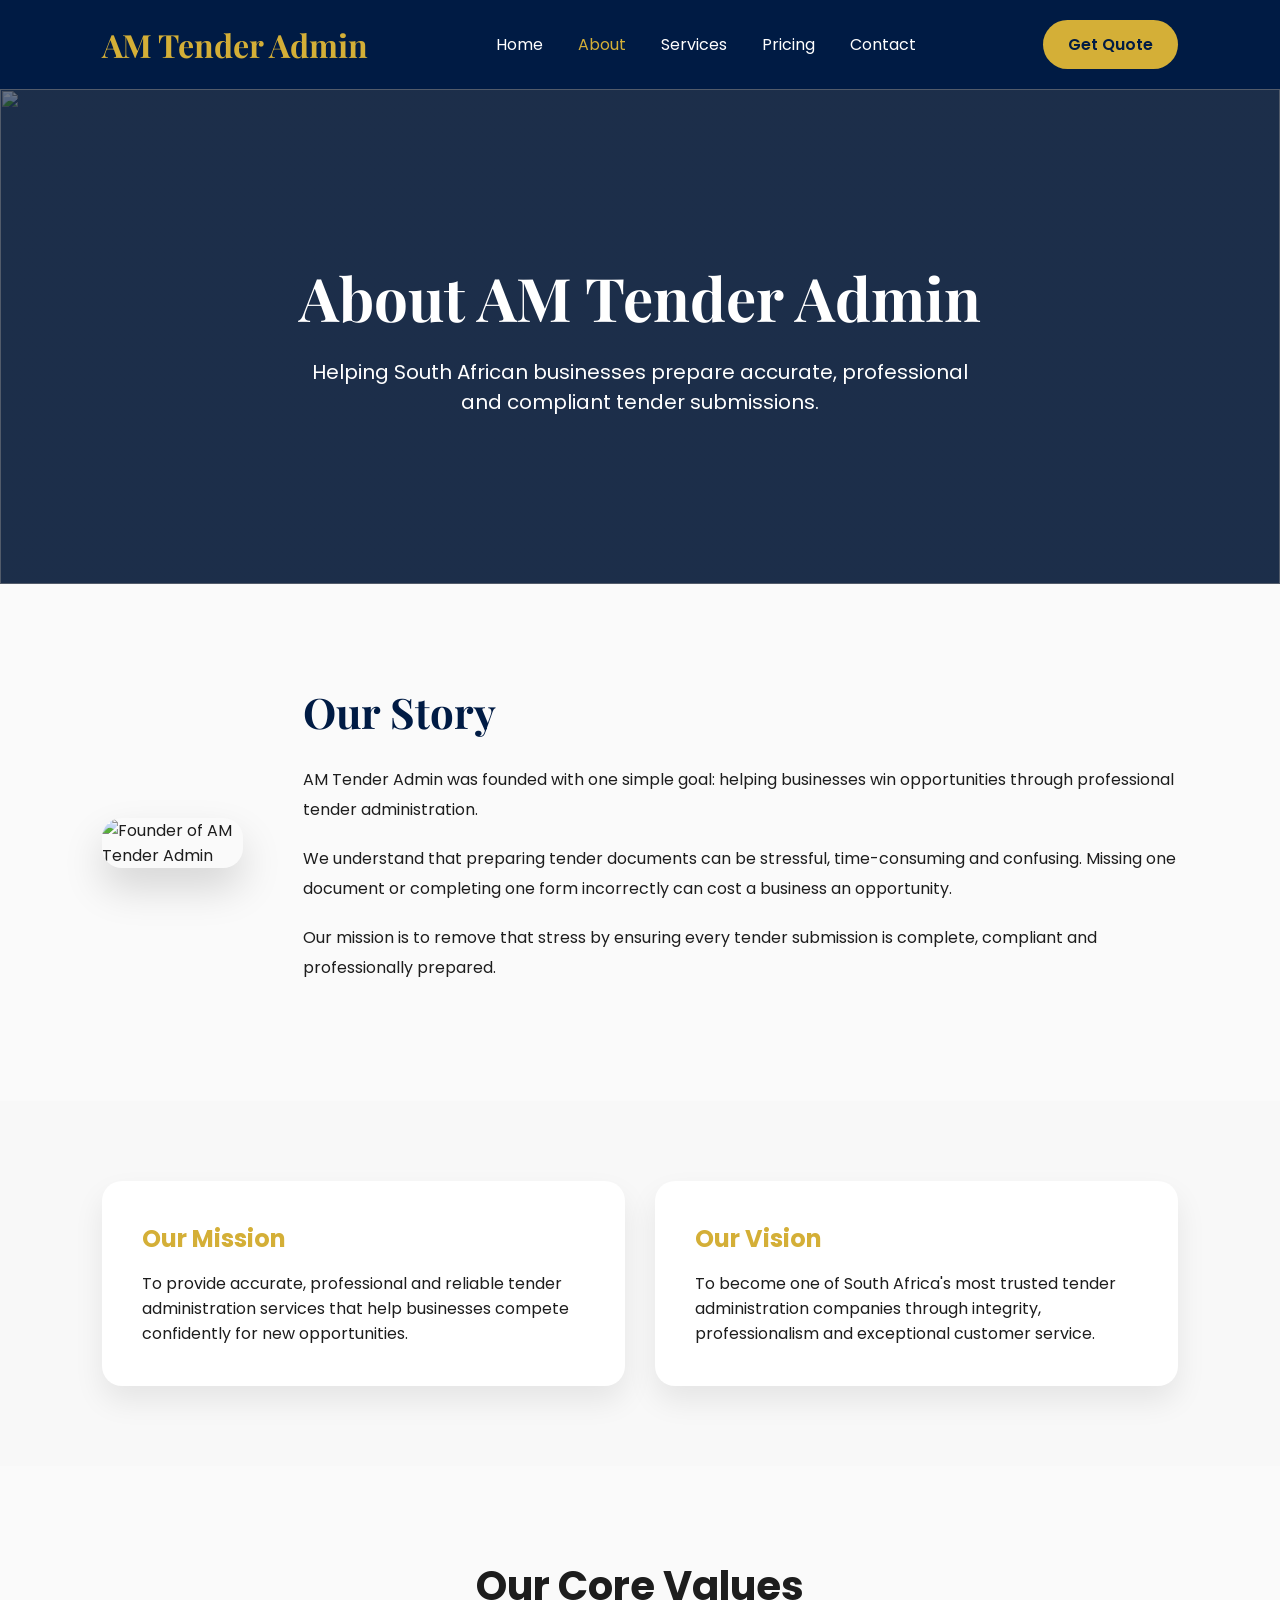
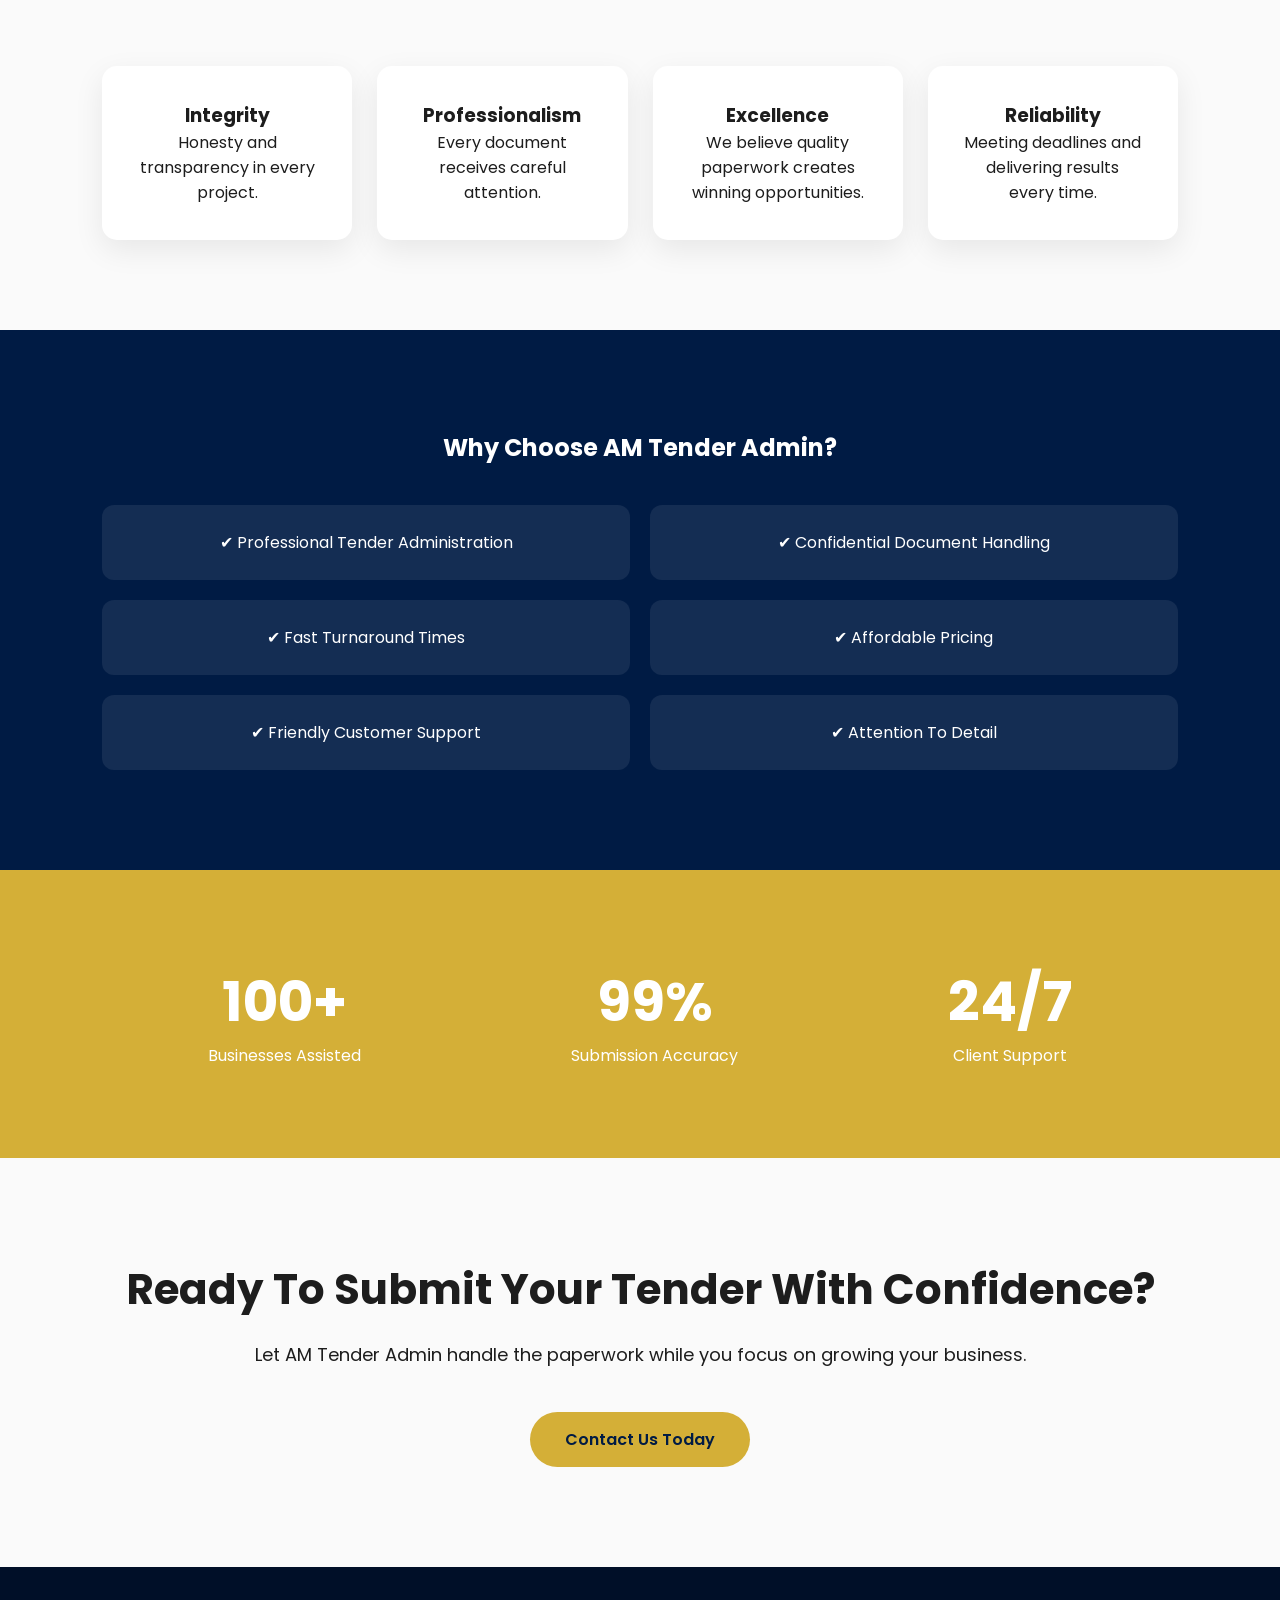
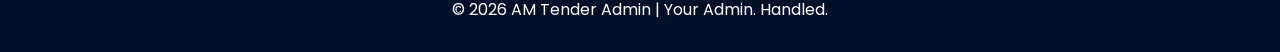
==== about.html @ d0fb3571 "Rename About.html to about.html" ====
<!DOCTYPE html>
<html lang="en">

<head>

    <meta charset="UTF-8">
    <meta name="viewport" content="width=device-width, initial-scale=1.0">

    <title>About Us | AM Tender Admin</title>

    <meta name="description" content="Meet AM Tender Admin: confidential, accurate and reliable tender administration helping South African businesses submit compliant tenders.">
    <meta property="og:title" content="AM Tender Admin">
    <meta property="og:description" content="Meet AM Tender Admin: confidential, accurate and reliable tender administration helping South African businesses submit compliant tenders.">
    <meta property="og:type" content="website">
    <link rel="icon" href="data:image/svg+xml,%3Csvg xmlns=%27http://www.w3.org/2000/svg%27 viewBox=%270 0 64 64%27%3E%3Crect width=%2764%27 height=%2764%27 rx=%2712%27 fill=%27%2305142d%27/%3E%3Ctext x=%2732%27 y=%2742%27 font-size=%2726%27 font-family=%27Arial%27 font-weight=%27700%27 fill=%27white%27 text-anchor=%27middle%27%3EAM%3C/text%3E%3C/svg%3E">
    <link rel="preconnect" href="https://fonts.googleapis.com">
    <link rel="preconnect" href="https://fonts.gstatic.com" crossorigin>
    <link rel="stylesheet" href="css/style.css">
    <link rel="stylesheet" href="css/improvements.css">

    <link href="https://fonts.googleapis.com/css2?family=Playfair+Display:wght@600;700&family=Poppins:wght@300;400;500;600&display=swap" rel="stylesheet">

    <style>
        .about-hero {
            position: relative;
            overflow: hidden;
            isolation: isolate;
        }

        .about-slideshow {
            position: absolute;
            inset: 0;
            z-index: -2;
            overflow: hidden;
        }

            .about-slideshow img {
                position: absolute;
                inset: 0;
                width: 100%;
                height: 100%;
                object-fit: cover;
                object-position: center;
                opacity: 0;
                transition: opacity 1s ease-in-out;
            }

                .about-slideshow img.active {
                    opacity: 1;
                }

        .about-hero::before {
            content: "";
            position: absolute;
            inset: 0;
            z-index: -1;
            background: rgba(5, 20, 45, 0.58);
            pointer-events: none;
        }

        .about-hero .hero-overlay {
            position: relative;
            z-index: 1;
        }

        @media (prefers-reduced-motion: reduce) {
            .about-slideshow img {
                transition: none;
            }
        }
    </style>

</head>

<body>

    <a class="skip-link" href="#main">Skip to content</a>
    <!-- ================= NAVIGATION ================= -->

    <header>

        <nav aria-label="Main navigation">

            <h2 class="logo">AM Tender Admin</h2>

            <ul>

                <li><a href="index.html">Home</a></li>

                <li><a href="about.html" class="active" aria-current="page">About</a></li>

                <li><a href="services.html">Services</a></li>

                <li><a href="pricing.html">Pricing</a></li>

                <li><a href="contact.html">Contact</a></li>

            </ul>

            <a href="contact.html" class="btn">Get Quote</a>

        </nav>

    </header>
    <main id="main">

        <!-- ================= HERO ================= -->

        <section class="about-hero">

            <div class="about-slideshow" aria-label="Tender administration image slideshow">

                <img src="photos/image%208.jpeg" alt="" class="active" aria-current="page">
                <img src="photos/image%209.jpeg" alt="" loading="lazy" decoding="async">
                <img src="photos/image%2010.jpeg" alt="" loading="lazy" decoding="async">
                <img src="photos/image%2011.jpeg" alt="" loading="lazy" decoding="async">
                <img src="photos/image%204.jpeg" alt="" loading="lazy" decoding="async">
                <img src="photos/image%206.jpeg" alt="" loading="lazy" decoding="async">
                <img src="photos/image%207%281%29.jpeg" alt="" loading="lazy" decoding="async">

            </div>

            <div class="hero-overlay">

                <h1>About AM Tender Admin</h1>

                <p>
                    Helping South African businesses prepare accurate,
                    professional and compliant tender submissions.
                </p>

            </div>

        </section>

        <!-- ================= OUR STORY ================= -->

        <section class="about-section">

            <div class="about-image">

                <img src="photos/Meet%20the%20founder.jpeg" alt="Founder of AM Tender Admin" loading="lazy" decoding="async">

            </div>

            <div class="about-content">

                <h2>Our Story</h2>

                <p>

                    AM Tender Admin was founded with one simple goal:
                    helping businesses win opportunities through
                    professional tender administration.

                </p>

                <p>

                    We understand that preparing tender documents can
                    be stressful, time-consuming and confusing.
                    Missing one document or completing one form
                    incorrectly can cost a business an opportunity.

                </p>

                <p>

                    Our mission is to remove that stress by ensuring
                    every tender submission is complete, compliant and
                    professionally prepared.

                </p>

            </div>

        </section>

        <!-- ================= MISSION ================= -->

        <section class="mission-section">

            <div class="mission-card">

                <h2>Our Mission</h2>

                <p>

                    To provide accurate, professional and reliable
                    tender administration services that help businesses
                    compete confidently for new opportunities.

                </p>

            </div>

            <div class="mission-card">

                <h2>Our Vision</h2>

                <p>

                    To become one of South Africa's most trusted tender
                    administration companies through integrity,
                    professionalism and exceptional customer service.

                </p>

            </div>

        </section>

        <!-- ================= VALUES ================= -->

        <section class="values">

            <h2>Our Core Values</h2>

            <div class="value-grid">

                <div class="value-box">

                    <h3>Integrity</h3>

                    <p>

                        Honesty and transparency in every project.

                    </p>

                </div>

                <div class="value-box">

                    <h3>Professionalism</h3>

                    <p>

                        Every document receives careful attention.

                    </p>

                </div>

                <div class="value-box">

                    <h3>Excellence</h3>

                    <p>

                        We believe quality paperwork creates winning opportunities.

                    </p>

                </div>

                <div class="value-box">

                    <h3>Reliability</h3>

                    <p>

                        Meeting deadlines and delivering results every time.

                    </p>

                </div>

            </div>

        </section>

        <!-- ================= WHY US ================= -->

        <section class="why-us">

            <h2>Why Choose AM Tender Admin?</h2>

            <div class="reasons">

                <div class="reason">

                    ✔ Professional Tender Administration

                </div>

                <div class="reason">

                    ✔ Confidential Document Handling

                </div>

                <div class="reason">

                    ✔ Fast Turnaround Times

                </div>

                <div class="reason">

                    ✔ Affordable Pricing

                </div>

                <div class="reason">

                    ✔ Friendly Customer Support

                </div>

                <div class="reason">

                    ✔ Attention To Detail

                </div>

            </div>

        </section>

        <!-- ================= STATS ================= -->

        <section class="stats">

            <div class="stat">

                <h2>100+</h2>

                <p>Businesses Assisted</p>

            </div>

            <div class="stat">

                <h2>99%</h2>

                <p>Submission Accuracy</p>

            </div>

            <div class="stat">

                <h2>24/7</h2>

                <p>Client Support</p>

            </div>

        </section>

        <!-- ================= CTA ================= -->

        <section class="about-cta">

            <h2>

                Ready To Submit Your Tender With Confidence?

            </h2>

            <p>

                Let AM Tender Admin handle the paperwork while
                you focus on growing your business.

            </p>

            <a href="contact.html" class="primary-btn">

                Contact Us Today

            </a>

        </section>

        <!-- ================= FOOTER ================= -->

    </main>
    <footer>

        <p>

            © 2026 AM Tender Admin | Your Admin. Handled.

        </p>

    </footer>

    <script src="js/script.js"></script>

    <script>
        document.querySelectorAll(".about-slideshow").forEach(function (slideshow) {
            const slides = slideshow.querySelectorAll("img");
            let currentSlide = 0;

            if (slides.length > 1) {
                setInterval(function () {
                    slides[currentSlide].classList.remove("active");

                    currentSlide = (currentSlide + 1) % slides.length;

                    slides[currentSlide].classList.add("active");
                }, 4000);
            }
        });
    </script>

</body>
</html>
---- css/style.css ----
*{
    margin:0;
    padding:0;
    box-sizing:border-box;
}

body{

    font-family:Poppins,sans-serif;
    background:#fafafa;
    color:#1d1d1d;

}

header{

    background:#001B44;
    padding:20px 8%;

}

nav{

display:flex;
justify-content:space-between;
align-items:center;

}

.logo{

font-family:"Playfair Display",serif;
color:#D4AF37;
font-size:32px;

}

nav ul{

display:flex;
gap:35px;
list-style:none;

}

nav a{

text-decoration:none;
color:white;

}

.btn{

background:#D4AF37;
padding:12px 25px;
border-radius:30px;
color:white;

}

.hero{

display:flex;
align-items:center;
justify-content:space-between;

padding:80px 8%;

}

.hero-text{

width:50%;

}

.hero h1{

font-size:60px;
font-family:"Playfair Display",serif;
margin-bottom:20px;

}

.hero span{

color:#D4AF37;

}

.hero p{

font-size:18px;
margin-bottom:35px;

}

.hero-image{

width:45%;

}

.hero-image img{

width:100%;
border-radius:20px;

}

.buttons{

display:flex;
gap:20px;

}

.primary-btn{

background:#D4AF37;
padding:15px 35px;
text-decoration:none;
border-radius:30px;
color:white;

}

.secondary-btn{

background:#001B44;
padding:15px 35px;
text-decoration:none;
border-radius:30px;
color:white;

}

.services{

padding:80px 8%;

}

.services h2{

text-align:center;
font-size:40px;
margin-bottom:50px;
font-family:"Playfair Display",serif;

}

.cards{

display:grid;
grid-template-columns:repeat(4,1fr);
gap:25px;

}

.card{

background:white;
padding:35px;
border-radius:15px;
box-shadow:0 10px 30px rgba(0,0,0,.08);
transition:.3s;

}

.card:hover{

transform:translateY(-10px);

}

.about{

display:flex;
padding:80px 8%;
align-items:center;
gap:60px;

}

.about-image img{

width:350px;
border-radius:20px;

}

.about-text h2{

font-size:40px;
margin-bottom:20px;
font-family:"Playfair Display",serif;

}

.cta{

background:#001B44;
color:white;
text-align:center;
padding:80px;

}

footer{

background:#000f28;
color:white;
text-align:center;
padding:30px;

}





/* Floating AM Logo */

#cursor-logo{

    position: fixed;

    left: 0;
    top: 0;

    transform: translate(-50%, -50%);

    font-family: "Playfair Display", serif;

    font-size: 55px;

    font-weight: bold;

    color: rgba(212,175,55,0.08);

    pointer-events: none;

    opacity: 0;

    transition: opacity .3s ease;

    z-index: 9999;

    user-select: none;

    letter-spacing: 2px;

}








/*for about page*/
/* ================= ABOUT HERO ================= */

.about-hero{

    height:55vh;

    background:linear-gradient(rgba(0,27,68,.75),rgba(0,27,68,.75)),
    url("../images/hero.jpg") center/cover;

    display:flex;

    justify-content:center;

    align-items:center;

    text-align:center;

    color:white;

}

.about-hero h1{

    font-size:60px;

    font-family:"Playfair Display",serif;

    margin-bottom:20px;

}

.about-hero p{

    font-size:20px;

    max-width:700px;

    margin:auto;

}

/* ================= ABOUT SECTION ================= */

.about-section{

    display:flex;

    gap:60px;

    align-items:center;

    padding:100px 8%;

}

.about-section img{

    width:400px;

    border-radius:20px;

    box-shadow:0 20px 40px rgba(0,0,0,.15);

}

.about-content h2{

    font-size:42px;

    margin-bottom:25px;

    color:#001B44;

    font-family:"Playfair Display",serif;

}

.about-content p{

    line-height:1.9;

    margin-bottom:18px;

}

/* ================= MISSION ================= */

.mission-section{

    display:grid;

    grid-template-columns:repeat(2,1fr);

    gap:30px;

    padding:80px 8%;

    background:#f8f8f8;

}

.mission-card{

    background:white;

    padding:40px;

    border-radius:20px;

    box-shadow:0 15px 30px rgba(0,0,0,.08);

}

.mission-card h2{

    color:#D4AF37;

    margin-bottom:15px;

}

/* ================= VALUES ================= */

.values{

    padding:90px 8%;

    text-align:center;

}

.values h2{

    margin-bottom:50px;

    font-size:40px;

}

.value-grid{

    display:grid;

    grid-template-columns:repeat(4,1fr);

    gap:25px;

}

.value-box{

    padding:35px;

    background:white;

    border-radius:15px;

    box-shadow:0 10px 30px rgba(0,0,0,.08);

    transition:.4s;

}

.value-box:hover{

    transform:translateY(-10px);

}

/* ================= WHY US ================= */

.why-us{

    background:#001B44;

    color:white;

    padding:100px 8%;

    text-align:center;

}

.reasons{

    display:grid;

    grid-template-columns:repeat(2,1fr);

    gap:20px;

    margin-top:40px;

}

.reason{

    background:rgba(255,255,255,.08);

    padding:25px;

    border-radius:12px;

}

/* ================= STATS ================= */

.stats{

    display:flex;

    justify-content:space-around;

    padding:90px 8%;

    background:#D4AF37;

    color:white;

    text-align:center;

}

.stat h2{

    font-size:55px;

}

/* ================= CTA ================= */

.about-cta{

    padding:100px 8%;

    text-align:center;

}

.about-cta h2{

    font-size:42px;

    margin-bottom:20px;

}

.about-cta p{

    margin-bottom:40px;

    font-size:18px;

}

/* ================= RESPONSIVE ================= */

@media(max-width:900px){

.about-section{

flex-direction:column;

text-align:center;

}

.value-grid{

grid-template-columns:1fr;

}

.mission-section{

grid-template-columns:1fr;

}

.reasons{

grid-template-columns:1fr;

}

.stats{

flex-direction:column;

gap:40px;

}

.about-section img{

width:100%;

max-width:400px;

}

}







/*for services page*/
/*================ SERVICES PAGE ================*/

.service-banner{

height:45vh;

display:flex;

flex-direction:column;

justify-content:center;

align-items:center;

text-align:center;

background:linear-gradient(rgba(0,27,68,.85),rgba(0,27,68,.85)),url("../images/hero.jpg");

background-size:cover;

background-position:center;

color:white;

padding:20px;

}

.service-banner h1{

font-size:58px;

font-family:"Playfair Display",serif;

margin-bottom:20px;

}

.service-banner p{

font-size:20px;

max-width:700px;

}

.services-container{

padding:100px 8%;

display:grid;

grid-template-columns:repeat(auto-fit,minmax(320px,1fr));

gap:35px;

}

.service-card{

position:relative;

background:white;

padding:45px;

border-radius:20px;

overflow:hidden;

transition:.4s;

box-shadow:0 15px 35px rgba(0,0,0,.08);

}

.service-card::before{

content:"";

position:absolute;

top:0;

left:-100%;

width:100%;

height:5px;

background:#D4AF37;

transition:.5s;

}

.service-card:hover::before{

left:0;

}

.service-card:hover{

transform:translateY(-15px);

box-shadow:0 25px 50px rgba(0,0,0,.15);

}

.icon{

width:90px;

height:90px;

background:#001B44;

border-radius:50%;

display:flex;

justify-content:center;

align-items:center;

margin-bottom:25px;

transition:.4s;

}

.icon i{

font-size:35px;

color:#D4AF37;

}

.service-card:hover .icon{

transform:scale(1.15) rotate(8deg);

background:#D4AF37;

}

.service-card:hover .icon i{

color:white;

}

.service-card h2{

font-family:"Playfair Display",serif;

margin-bottom:20px;

font-size:30px;

color:#001B44;

}

.service-card p{

line-height:1.8;

margin-bottom:30px;

}

.service-card a{

display:inline-block;

padding:12px 28px;

background:#001B44;

color:white;

text-decoration:none;

border-radius:30px;

transition:.3s;

}

.service-card a:hover{

background:#D4AF37;

}

.why{

background:#001B44;

padding:100px 8%;

text-align:center;

color:white;

}

.why h2{

font-size:42px;

margin-bottom:50px;

font-family:"Playfair Display",serif;

}

.why-grid{

display:grid;

grid-template-columns:repeat(auto-fit,minmax(200px,1fr));

gap:35px;

}

.why-grid div{

padding:30px;

background:rgba(255,255,255,.06);

border-radius:20px;

transition:.3s;

}

.why-grid div:hover{

background:#D4AF37;

transform:translateY(-10px);

}

.why-grid i{

font-size:45px;

margin-bottom:20px;

}
---- css/improvements.css ----
/* Colour-neutral enhancements: inherits your existing palette from style.css */
html {
    scroll-behavior: smooth
}

img {
    max-width: 100%
}

.skip-link {
    position: absolute;
    left: -9999px;
    top: 0;
    z-index: 10000;
    padding: .7rem 1.1rem;
    background: #fff;
    color: #05142d;
    font-weight: 600;
    border-radius: 0 0 8px 0
}

    .skip-link:focus {
        left: 0
    }

a:focus-visible, button:focus-visible, input:focus-visible, select:focus-visible, textarea:focus-visible {
    outline: 3px solid currentColor;
    outline-offset: 3px
}

.why-grid p {
    margin-top: .4rem;
    font-size: .92rem;
    opacity: .85
}

@media (prefers-reduced-motion:reduce) {
    html {
        scroll-behavior: auto
    }

    * {
        animation-duration: .01ms !important;
        transition-duration: .01ms !important
    }
}

/* ---------- navigation ---------- */
header {
    position: sticky;
    top: 0;
    z-index: 1000
}

nav a {
    transition: color .2s ease
}

    nav ul a:hover, nav a.active {
        color: #D4AF37
    }

.nav-toggle {
    display: none;
    background: none;
    border: 1px solid #D4AF37;
    color: #D4AF37;
    font-size: 22px;
    line-height: 1;
    padding: 6px 12px;
    border-radius: 8px;
    cursor: pointer
}

/* ---------- buttons: navy text on gold for readable contrast ---------- */
.btn, .primary-btn {
    color: #001B44;
    font-weight: 600;
    display: inline-block;
    transition: transform .2s ease,box-shadow .2s ease
}

    .btn:hover, .primary-btn:hover, .secondary-btn:hover {
        transform: translateY(-2px);
        box-shadow: 0 8px 20px rgba(0,27,68,.25)
    }

.secondary-btn {
    display: inline-block;
    transition: transform .2s ease,box-shadow .2s ease
}

.service-card a:hover {
    color: #001B44
}

.why-grid div:hover, .why-grid div:hover h3, .why-grid div:hover p, .why-grid div:hover i {
    color: #001B44
}

.cta .primary-btn, .about-cta .primary-btn {
    margin-top: 4px
}

/* ---------- home hero slideshow was collapsing to a thin strip ---------- */
.image-slideshow {
    aspect-ratio: 4/3;
    min-height: 0;
    box-shadow: 0 20px 40px rgba(0,27,68,.2)
}

.hero-image img {
    border-radius: 20px
}

/* ---------- responsive (style.css had none for the main pages) ---------- */
@media(max-width:900px) {
    nav {
        flex-wrap: wrap;
        gap: 14px
    }

    .nav-toggle {
        display: block
    }

    nav ul {
        display: none;
        width: 100%;
        flex-direction: column;
        gap: 0;
        order: 3
    }

    nav.open ul {
        display: flex
    }

    nav ul a {
        display: block;
        padding: 12px 0;
        border-top: 1px solid rgba(255,255,255,.12)
    }

    nav > .btn {
        display: none;
        order: 4
    }

    nav.open > .btn {
        display: inline-block
    }

    .hero {
        flex-direction: column;
        padding: 50px 6%;
        gap: 40px;
        text-align: center
    }

    .hero-text, .hero-image {
        width: 100%
    }

    .hero h1 {
        font-size: 40px
    }

    .buttons {
        justify-content: center;
        flex-wrap: wrap
    }

    .cards {
        grid-template-columns: repeat(2,1fr)
    }

    .about {
        flex-direction: column;
        text-align: center;
        gap: 30px
    }

    .about-image img {
        width: 100%;
        max-width: 350px
    }

    .services, .about {
        padding: 60px 6%
    }
}

@media(max-width:600px) {
    header {
        padding: 16px 6%
    }

    .logo {
        font-size: 24px
    }

    .cards {
        grid-template-columns: 1fr
    }

    .hero h1 {
        font-size: 32px
    }

    .cta {
        padding: 60px 6%
    }

    .services h2, .about-text h2, .about-cta h2, .why h2, .values h2 {
        font-size: 28px
    }

    .service-banner h1, .about-hero h1 {
        font-size: 32px
    }

    .service-banner p, .about-hero p {
        font-size: 16px
    }

    .service-card {
        padding: 32px
    }

    .services-container, .why, .about-cta, .why-us, .values {
        padding-left: 6%;
        padding-right: 6%
    }

    .stat h2 {
        font-size: 44px
    }
}

/* ---------- picture slideshow behind inner-page banners (same as About) ---------- */
.service-banner {
    position: relative;
    overflow: hidden;
    isolation: isolate
}

    .service-banner .about-slideshow {
        position: absolute;
        inset: 0;
        z-index: -2;
        overflow: hidden
    }

        .service-banner .about-slideshow img {
            position: absolute;
            inset: 0;
            width: 100%;
            height: 100%;
            object-fit: cover;
            object-position: center;
            opacity: 0;
            transition: opacity 1s ease-in-out
        }

            .service-banner .about-slideshow img.active {
                opacity: 1
            }

    .service-banner::before {
        content: "";
        position: absolute;
        inset: 0;
        z-index: -1;
        background: rgba(5,20,45,.58);
        pointer-events: none
    }

    .service-banner h1, .service-banner p {
        position: relative;
        z-index: 1
    }
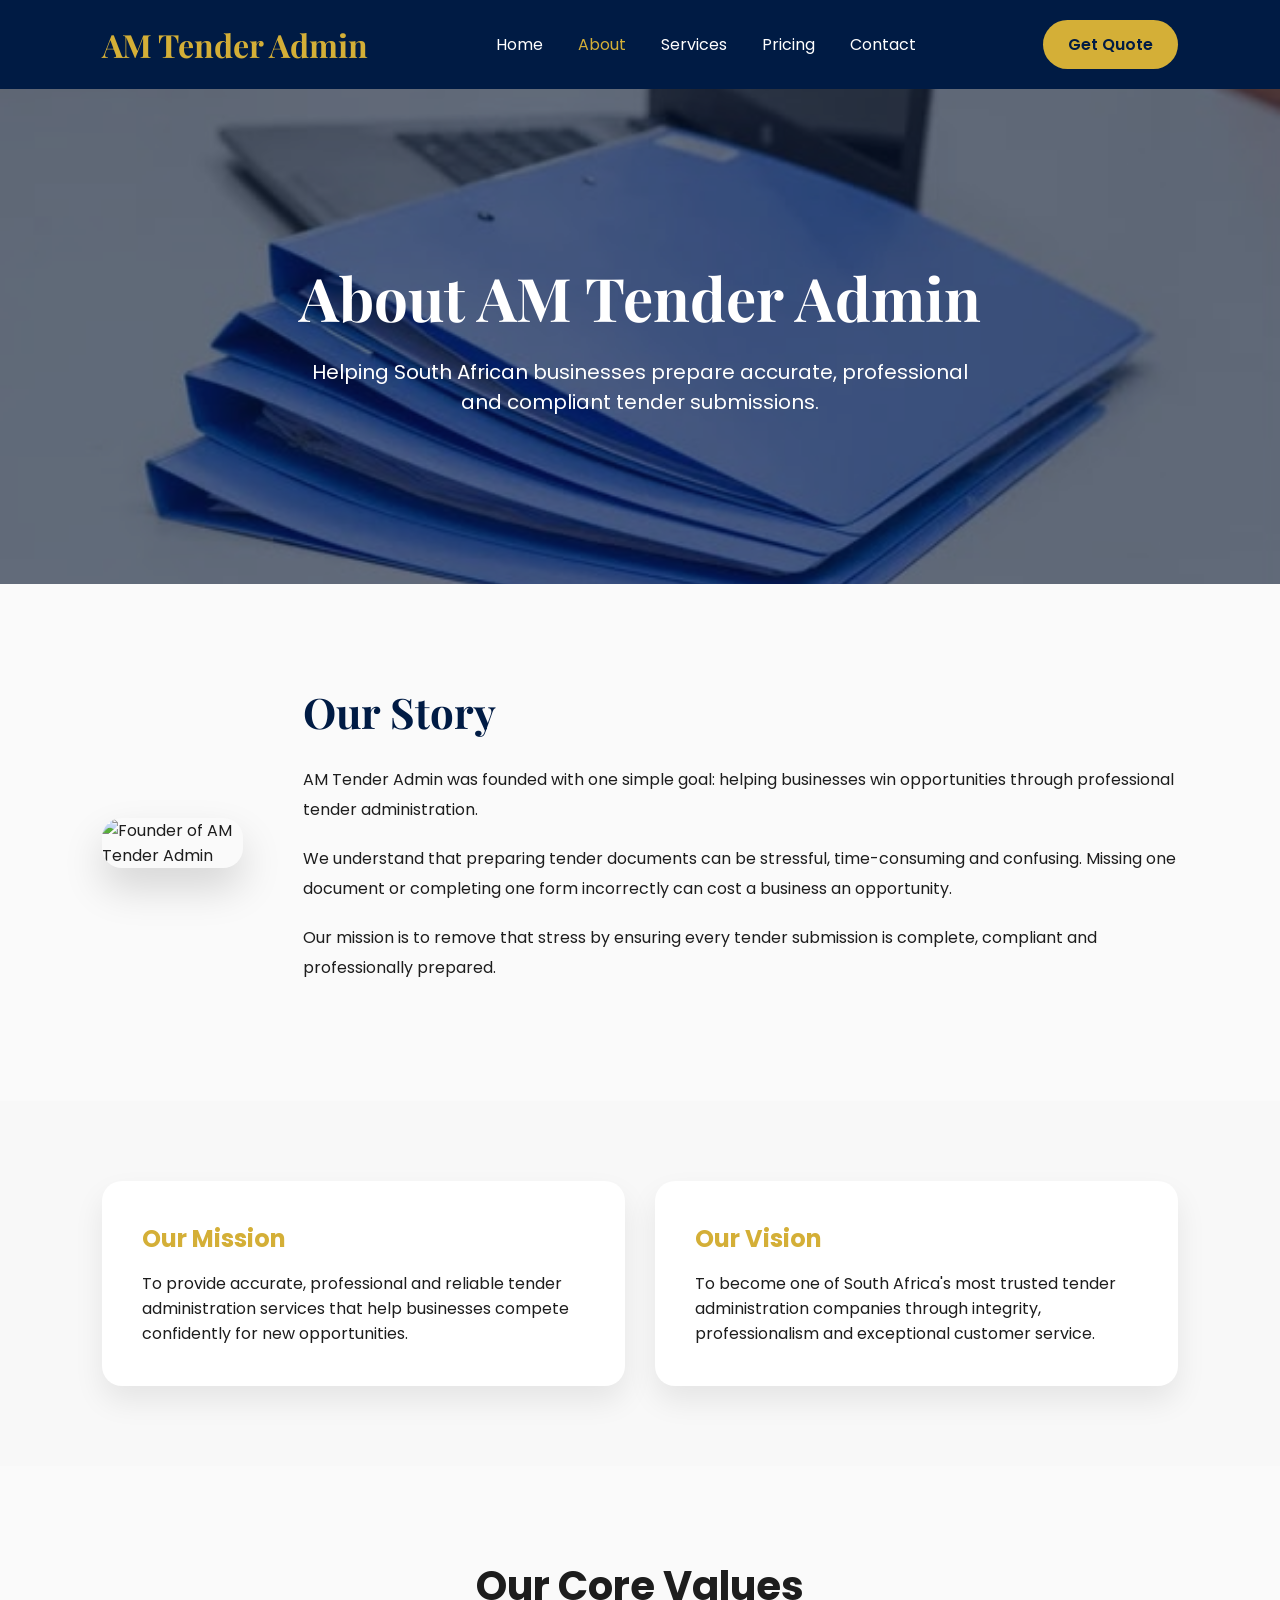
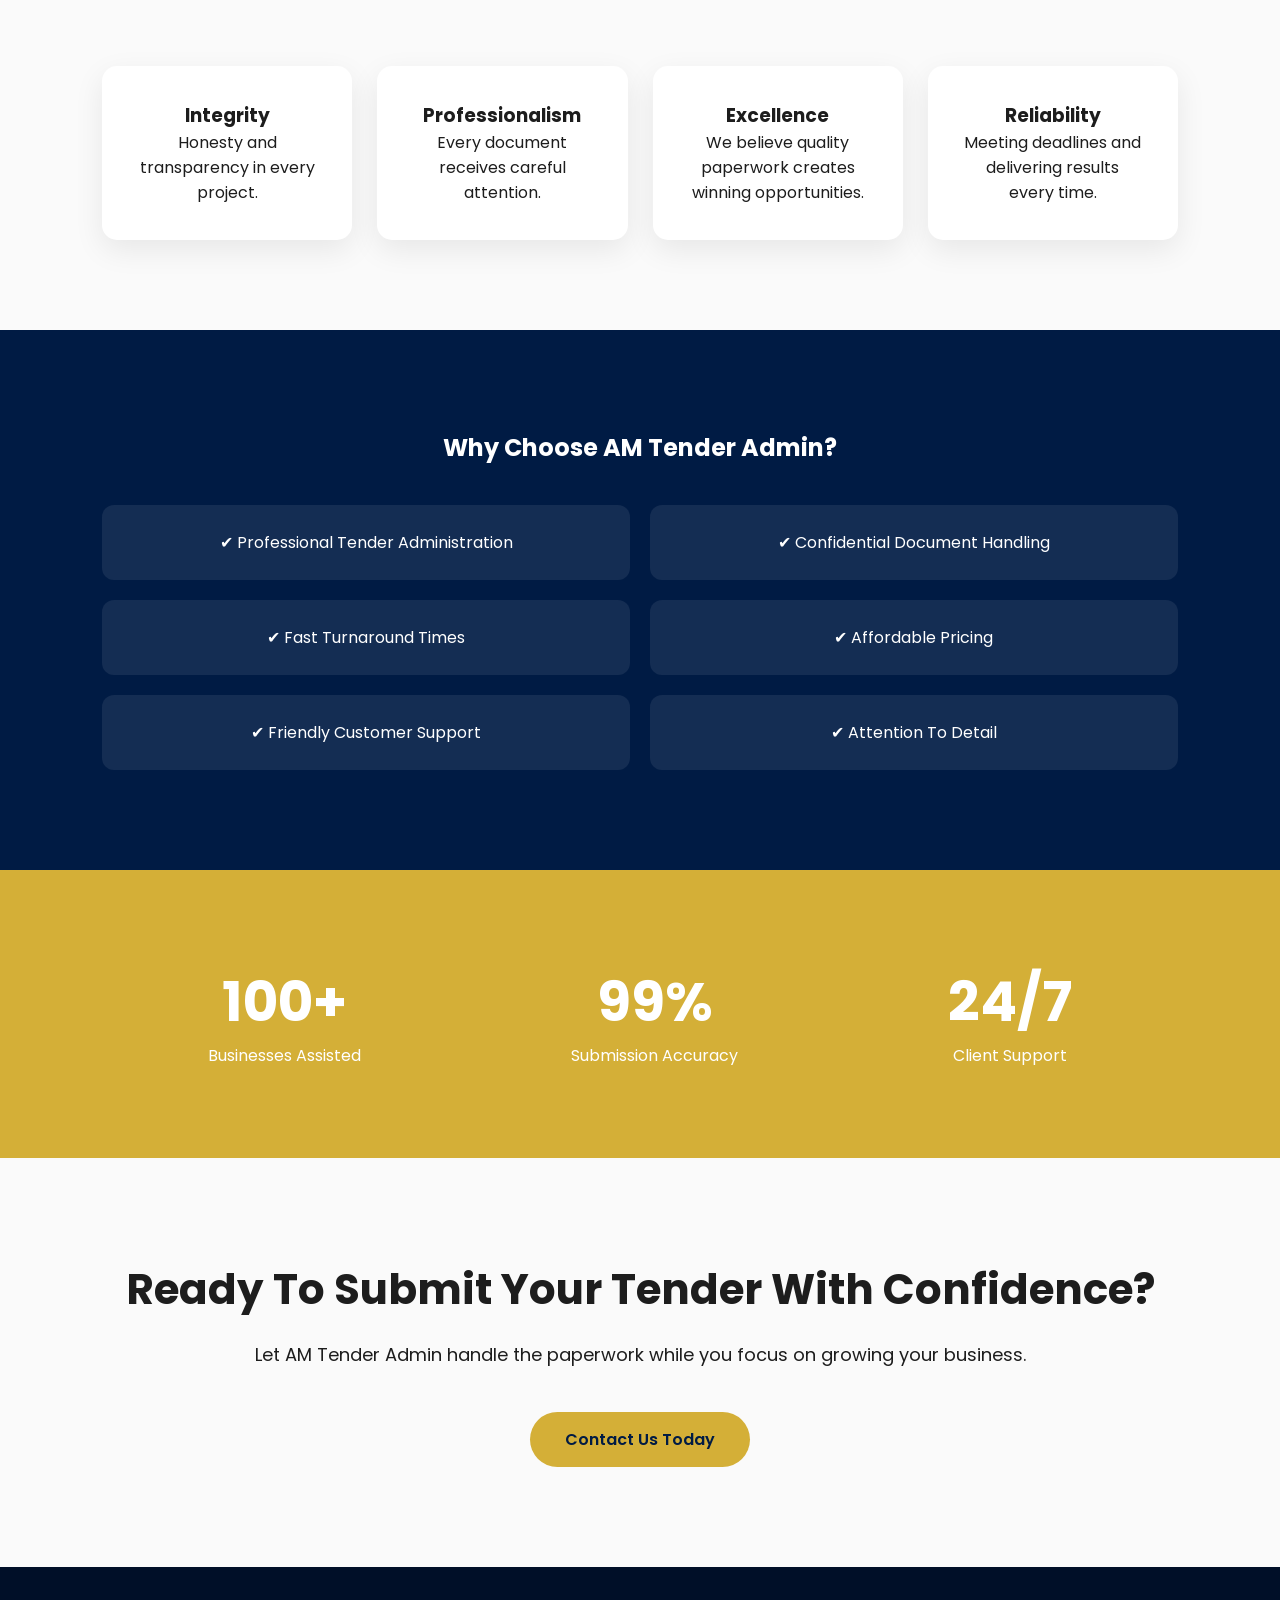
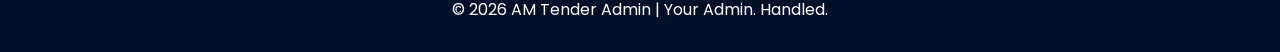
==== commit e8bbd011: "Update about.html" ====
--- a/about.html
+++ b/about.html
@@ -110,13 +110,13 @@
 
             <div class="about-slideshow" aria-label="Tender administration image slideshow">
 
-                <img src="photos/image%208.jpeg" alt="" class="active" aria-current="page">
-                <img src="photos/image%209.jpeg" alt="" loading="lazy" decoding="async">
-                <img src="photos/image%2010.jpeg" alt="" loading="lazy" decoding="async">
-                <img src="photos/image%2011.jpeg" alt="" loading="lazy" decoding="async">
-                <img src="photos/image%204.jpeg" alt="" loading="lazy" decoding="async">
-                <img src="photos/image%206.jpeg" alt="" loading="lazy" decoding="async">
-                <img src="photos/image%207%281%29.jpeg" alt="" loading="lazy" decoding="async">
+                <img src="Photos/image%208.jpeg" alt="" class="active" aria-current="page">
+                <img src="Photos/image%209.jpeg" alt="" loading="lazy" decoding="async">
+                <img src="Photos/image%2010.jpeg" alt="" loading="lazy" decoding="async">
+                <img src="Photos/image%2011.jpeg" alt="" loading="lazy" decoding="async">
+                <img src="Photos/image%204.jpeg" alt="" loading="lazy" decoding="async">
+                <img src="Photos/image%206.jpeg" alt="" loading="lazy" decoding="async">
+                <img src="Photos/image%207%281%29.jpeg" alt="" loading="lazy" decoding="async">
 
             </div>
 
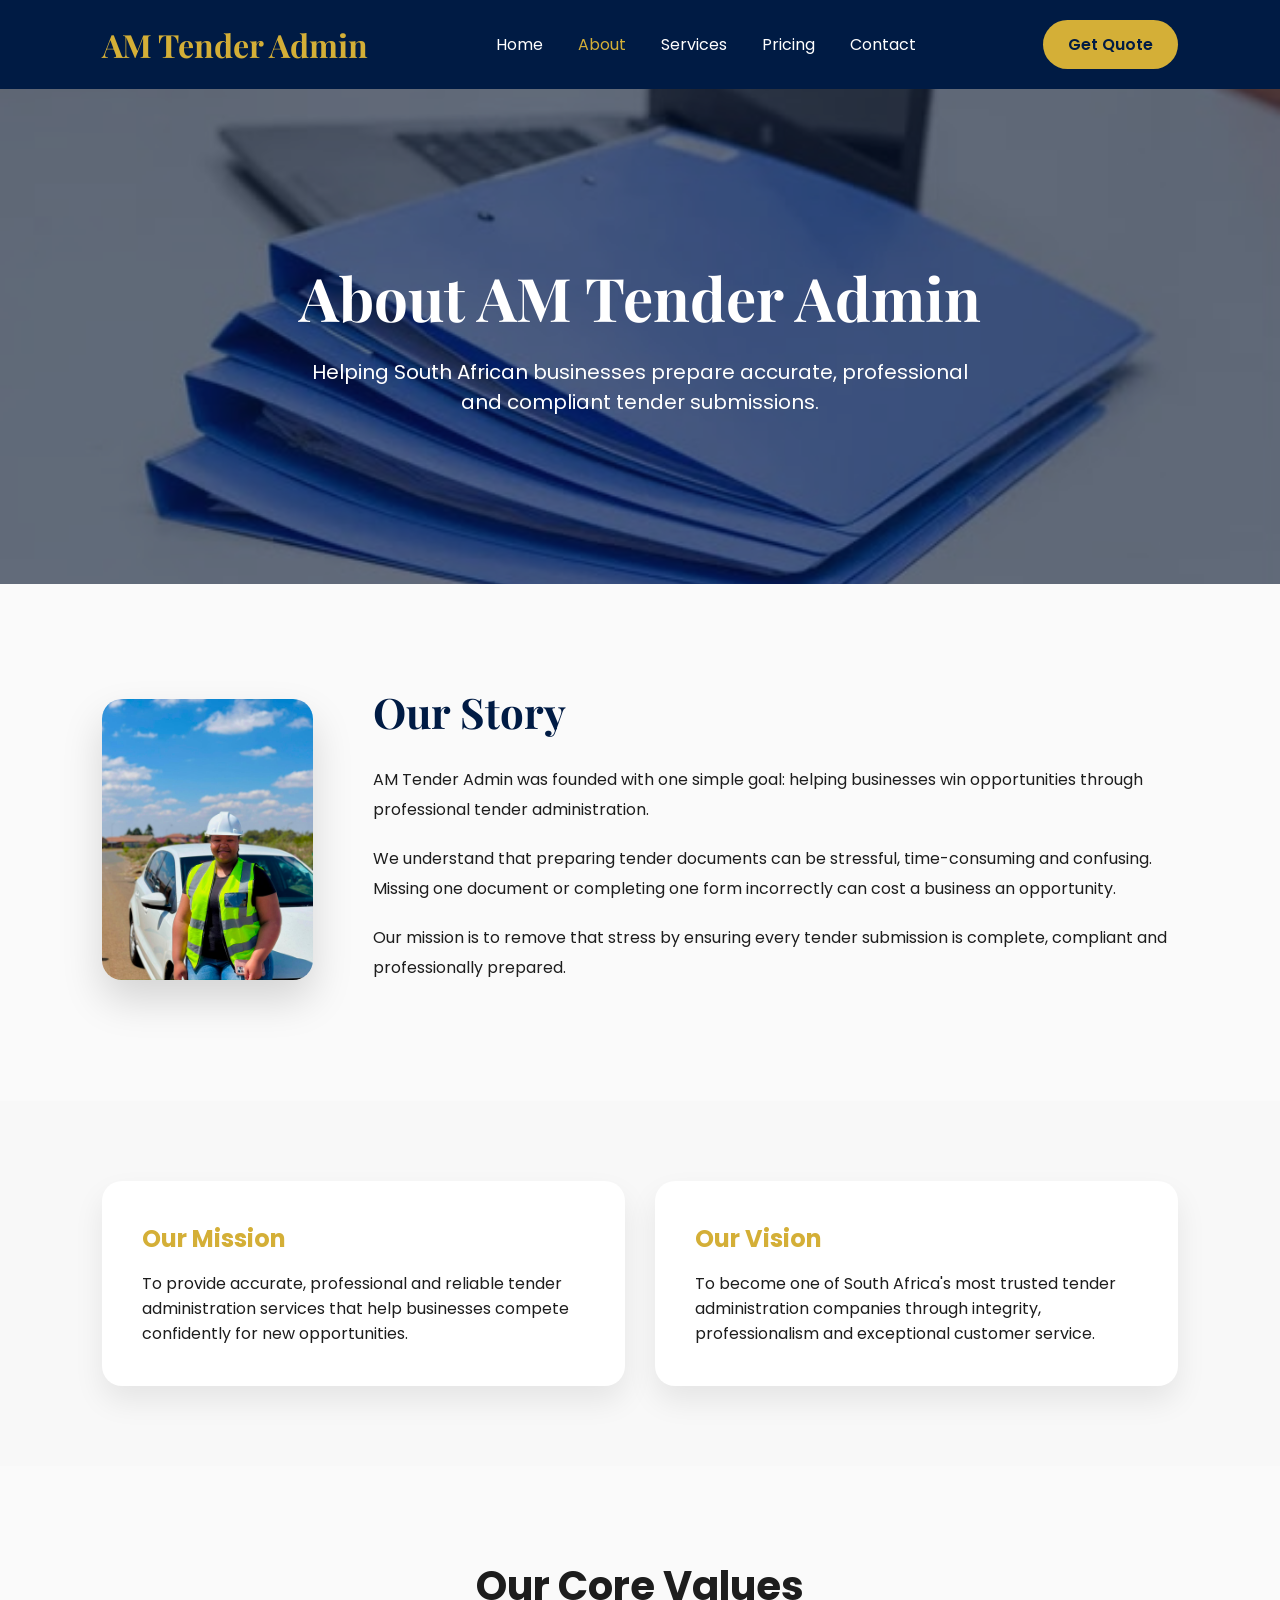
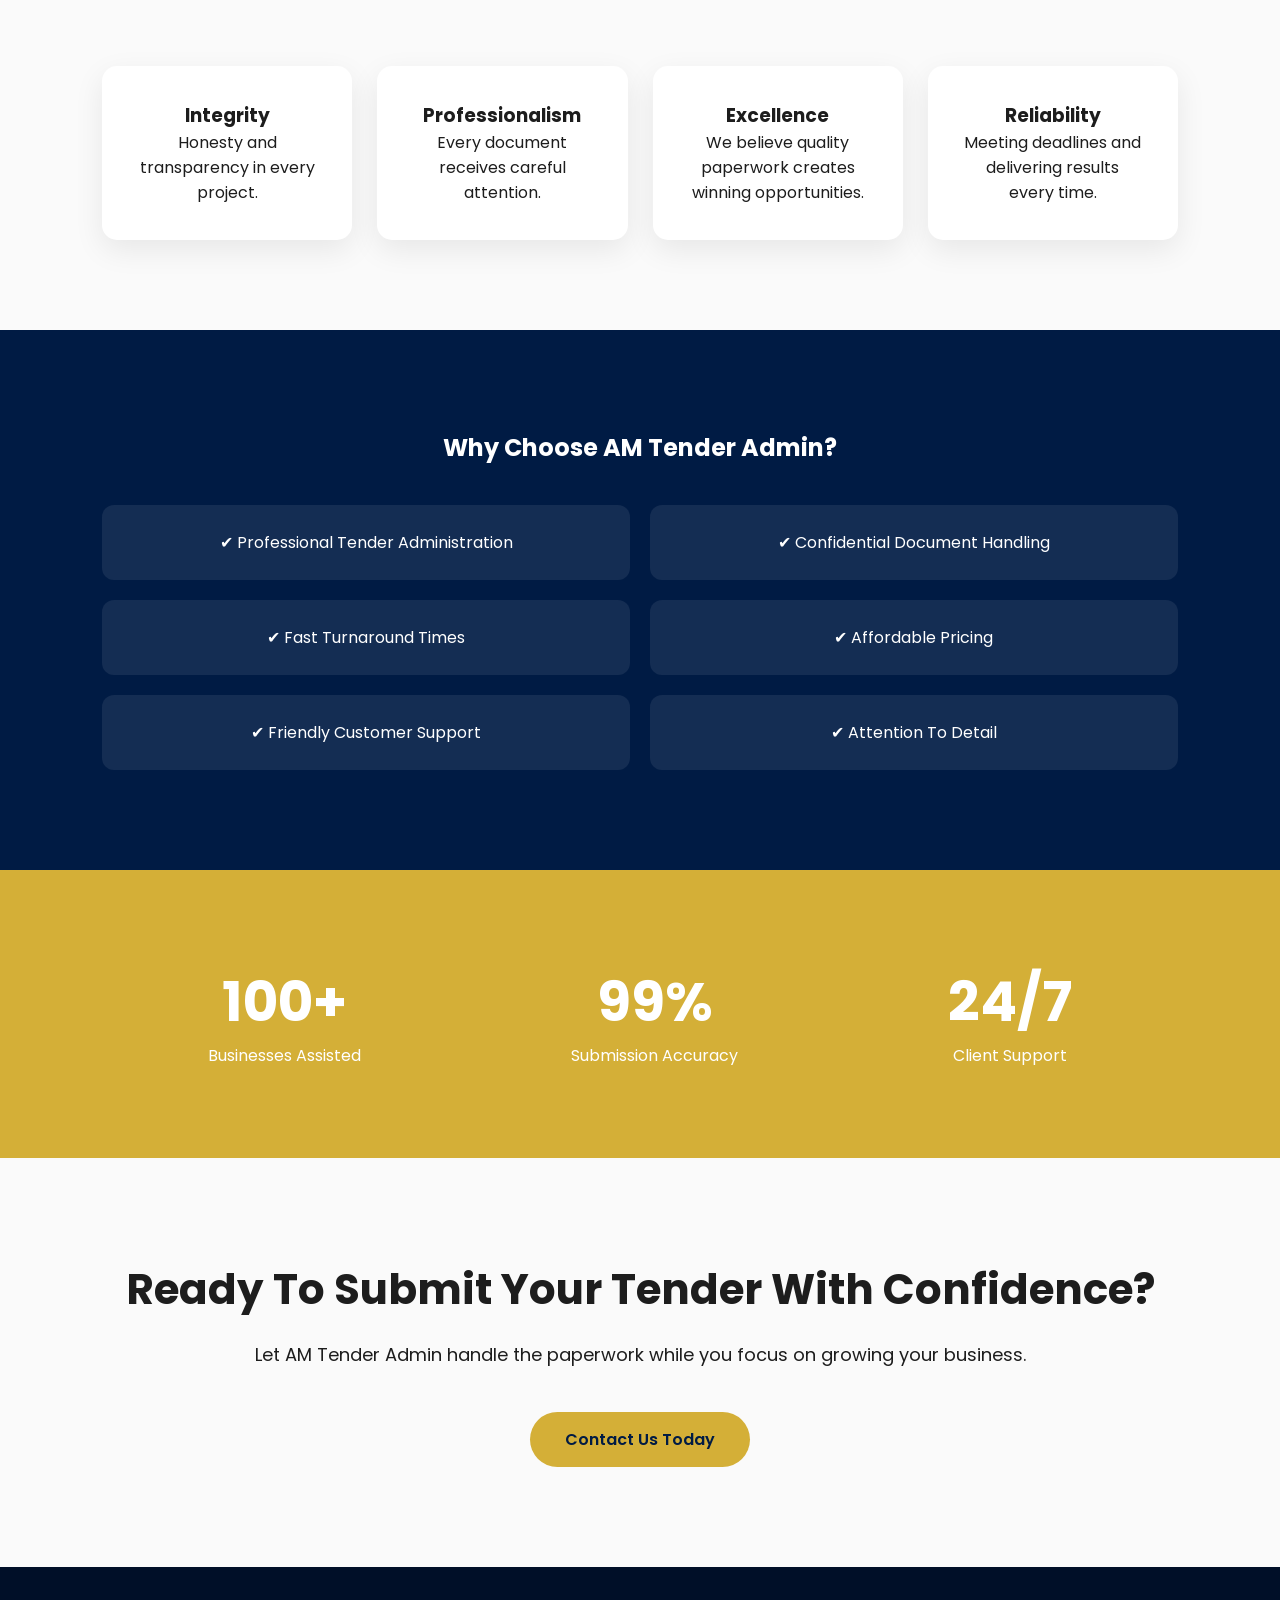
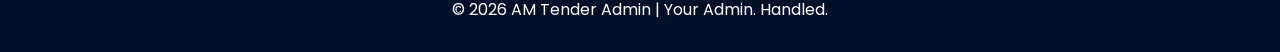
==== commit 26c46bbf: "Update about.html" ====
--- a/about.html
+++ b/about.html
@@ -139,7 +139,7 @@
 
             <div class="about-image">
 
-                <img src="photos/Meet%20the%20founder.jpeg" alt="Founder of AM Tender Admin" loading="lazy" decoding="async">
+                <img src="Photos/Meet%20the%20founder.jpeg" alt="Founder of AM Tender Admin" loading="lazy" decoding="async">
 
             </div>
 
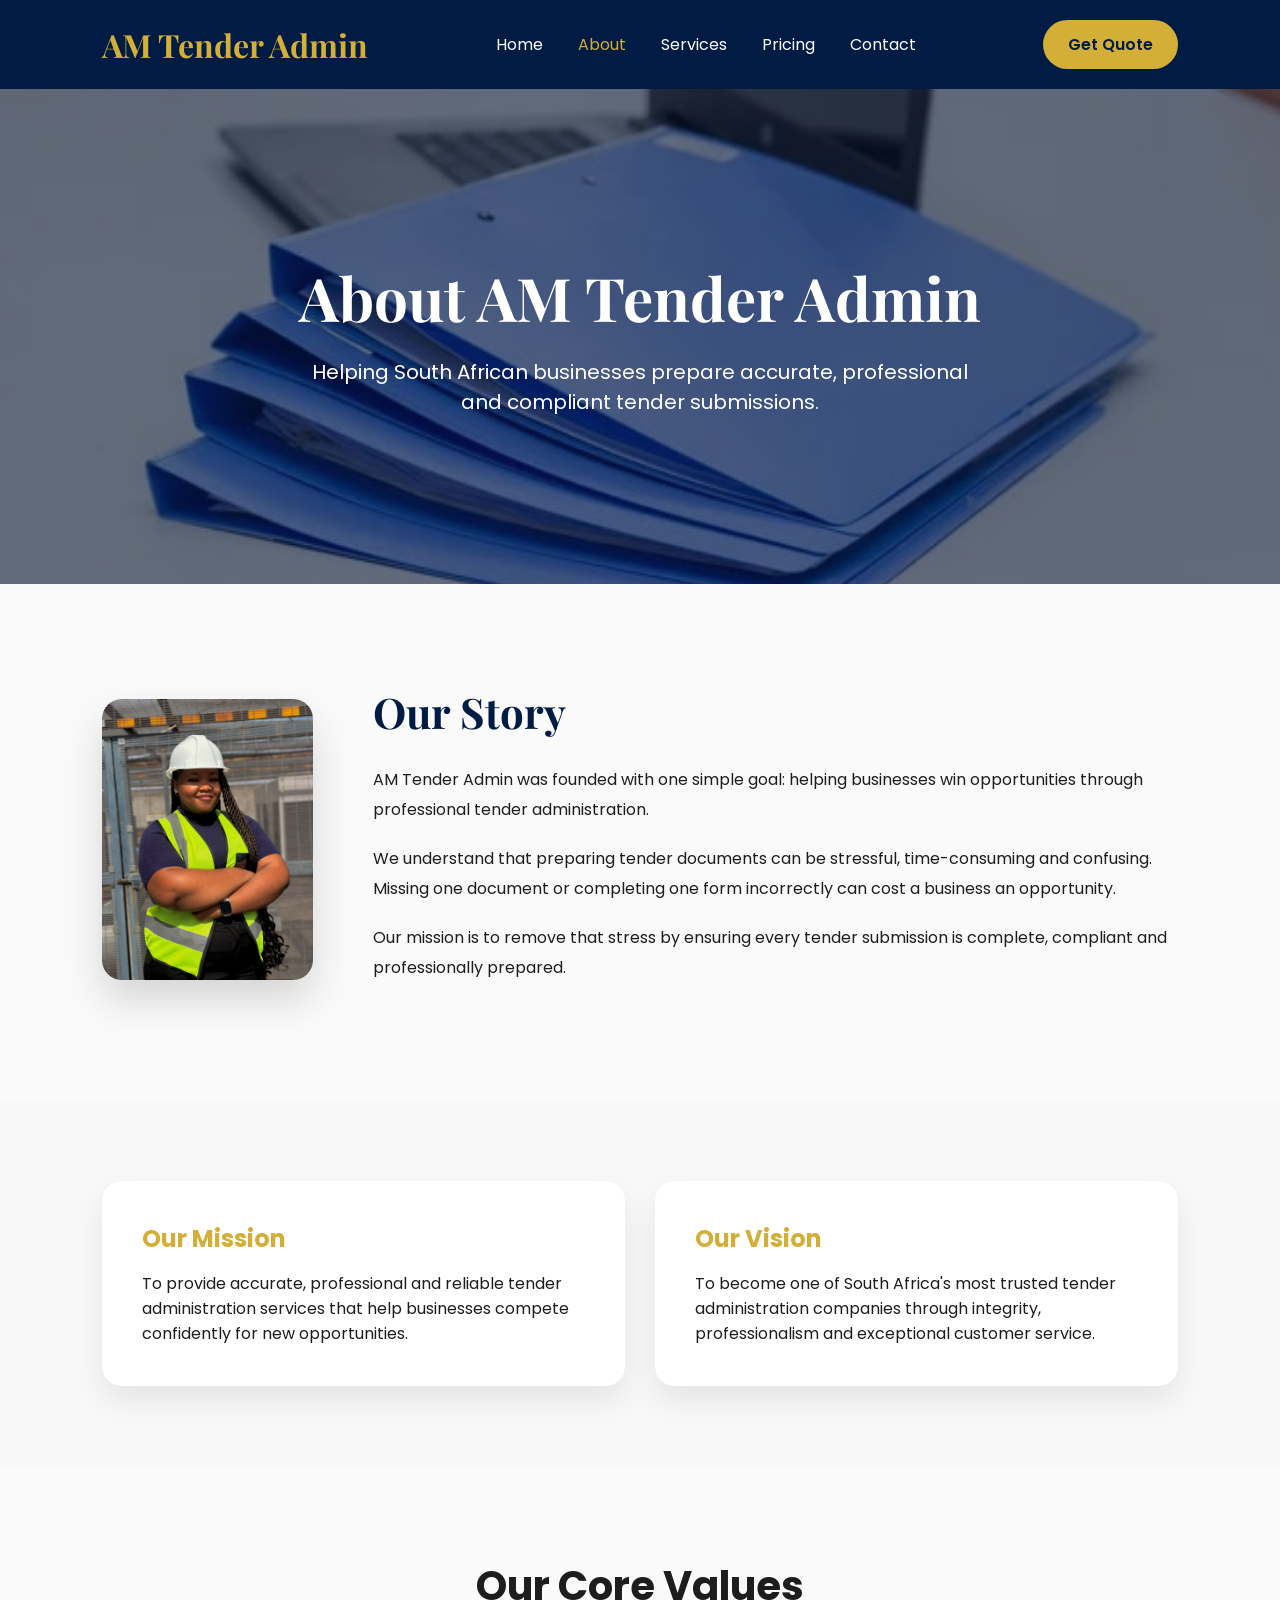
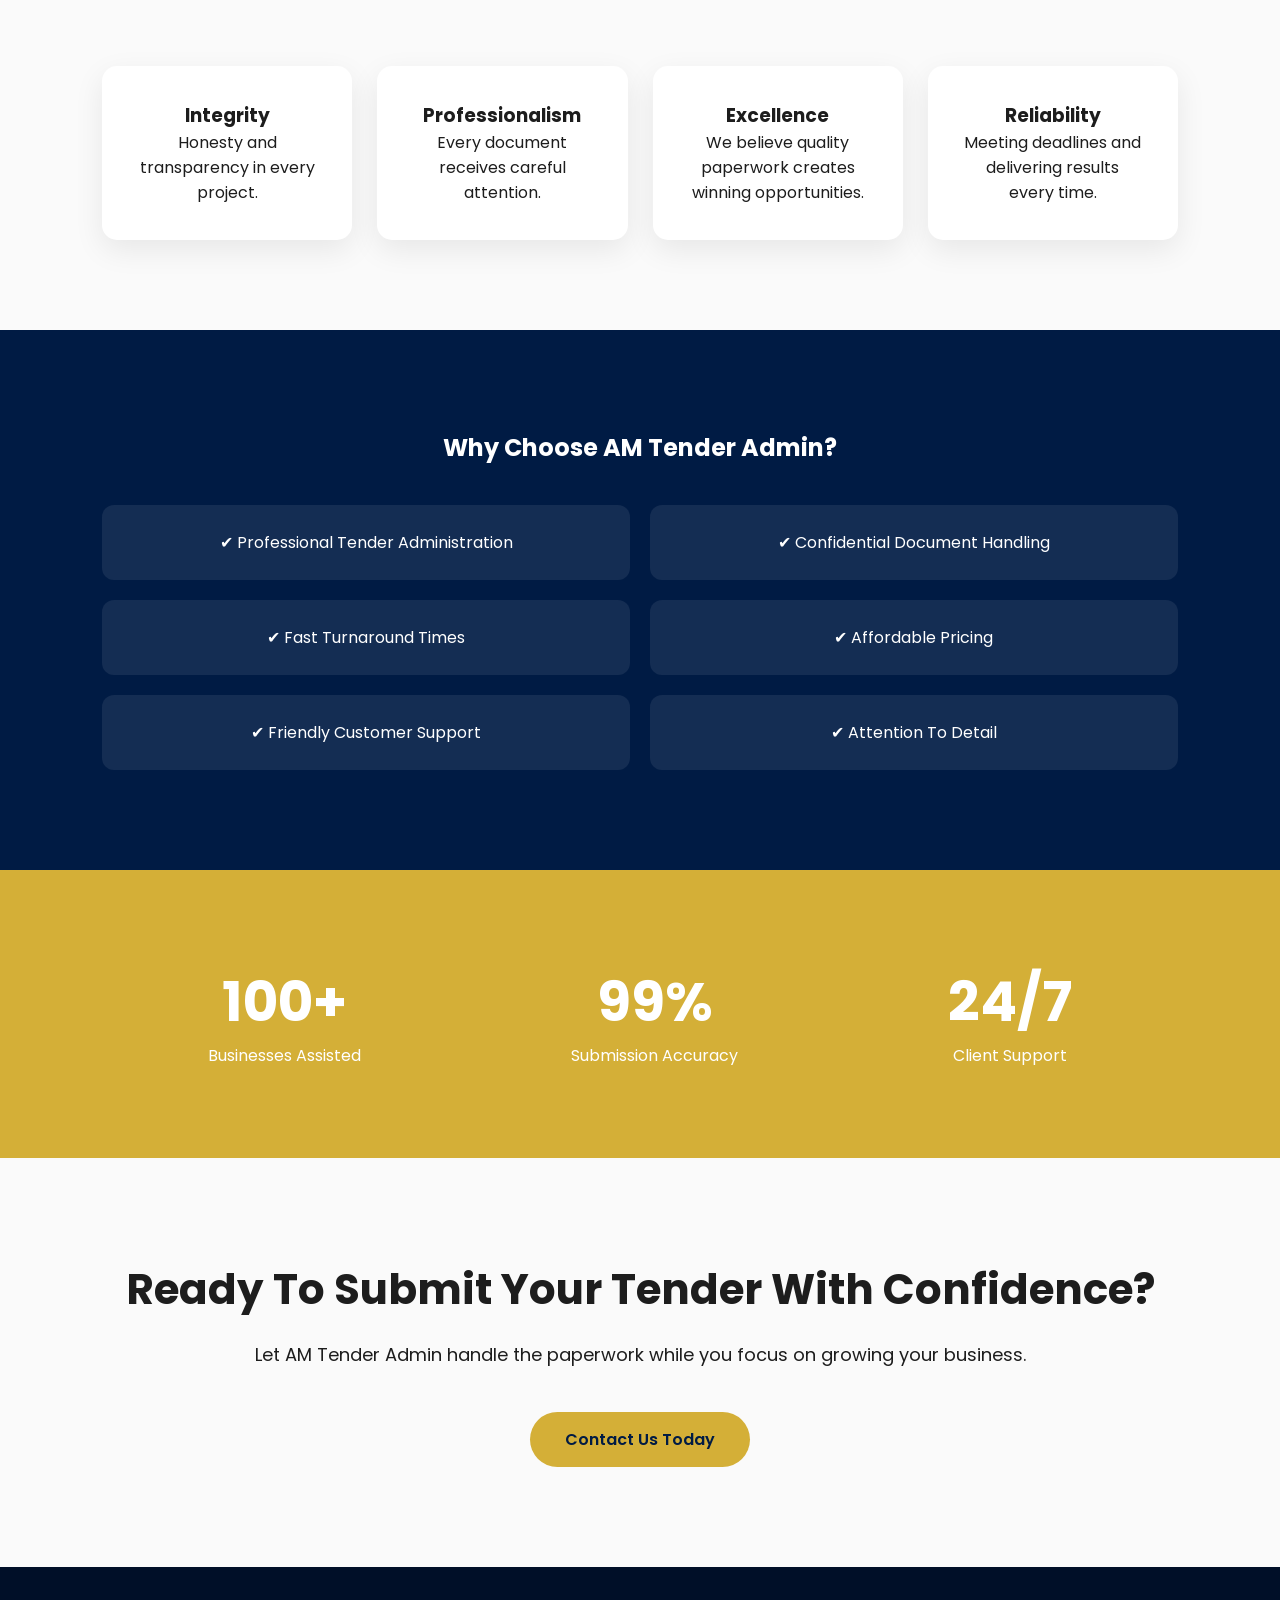
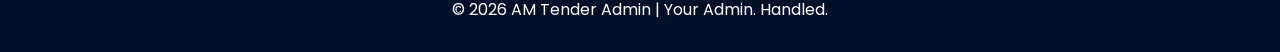
==== commit 6a1bce4f: "Update about.html" ====
--- a/about.html
+++ b/about.html
@@ -139,7 +139,7 @@
 
             <div class="about-image">
 
-                <img src="Photos/Meet%20the%20founder.jpeg" alt="Founder of AM Tender Admin" loading="lazy" decoding="async">
+                <img src="Photos/Amahle.jpeg" alt="Founder of AM Tender Admin" loading="lazy" decoding="async">
 
             </div>
 
